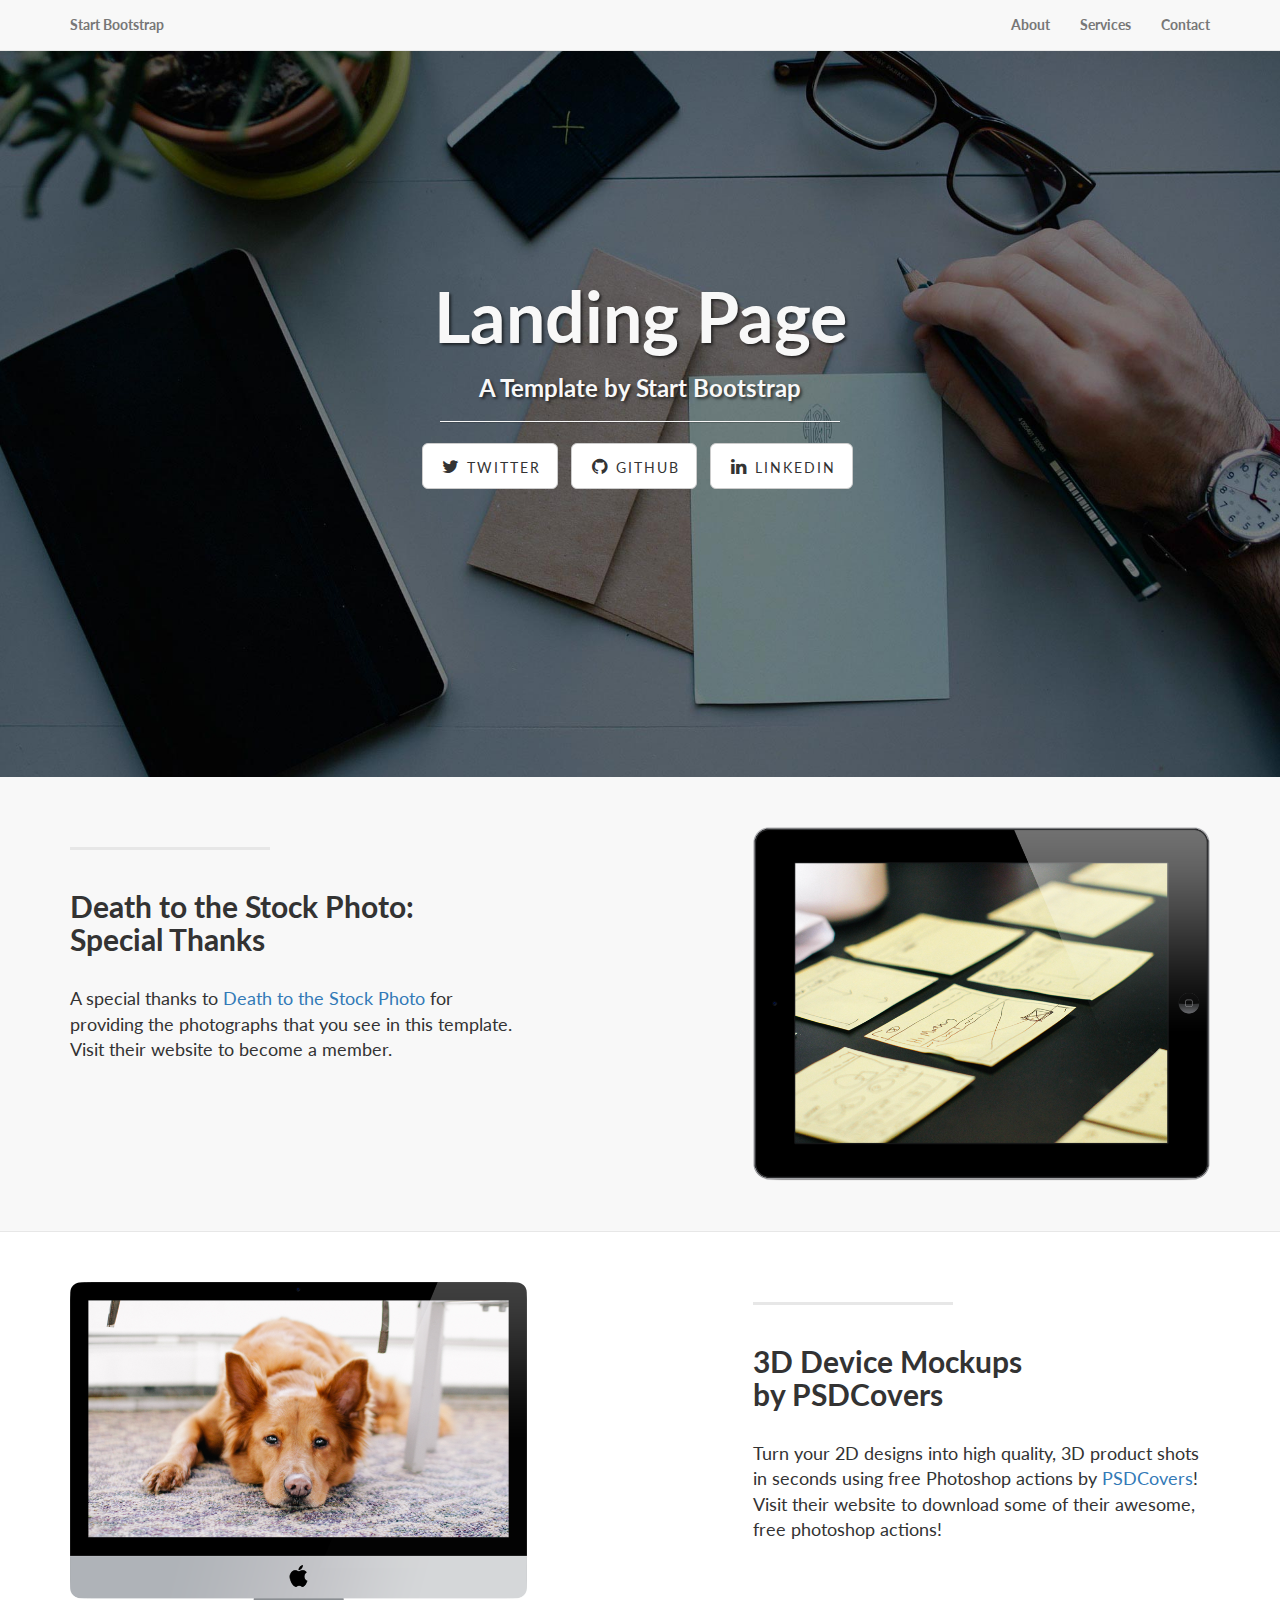
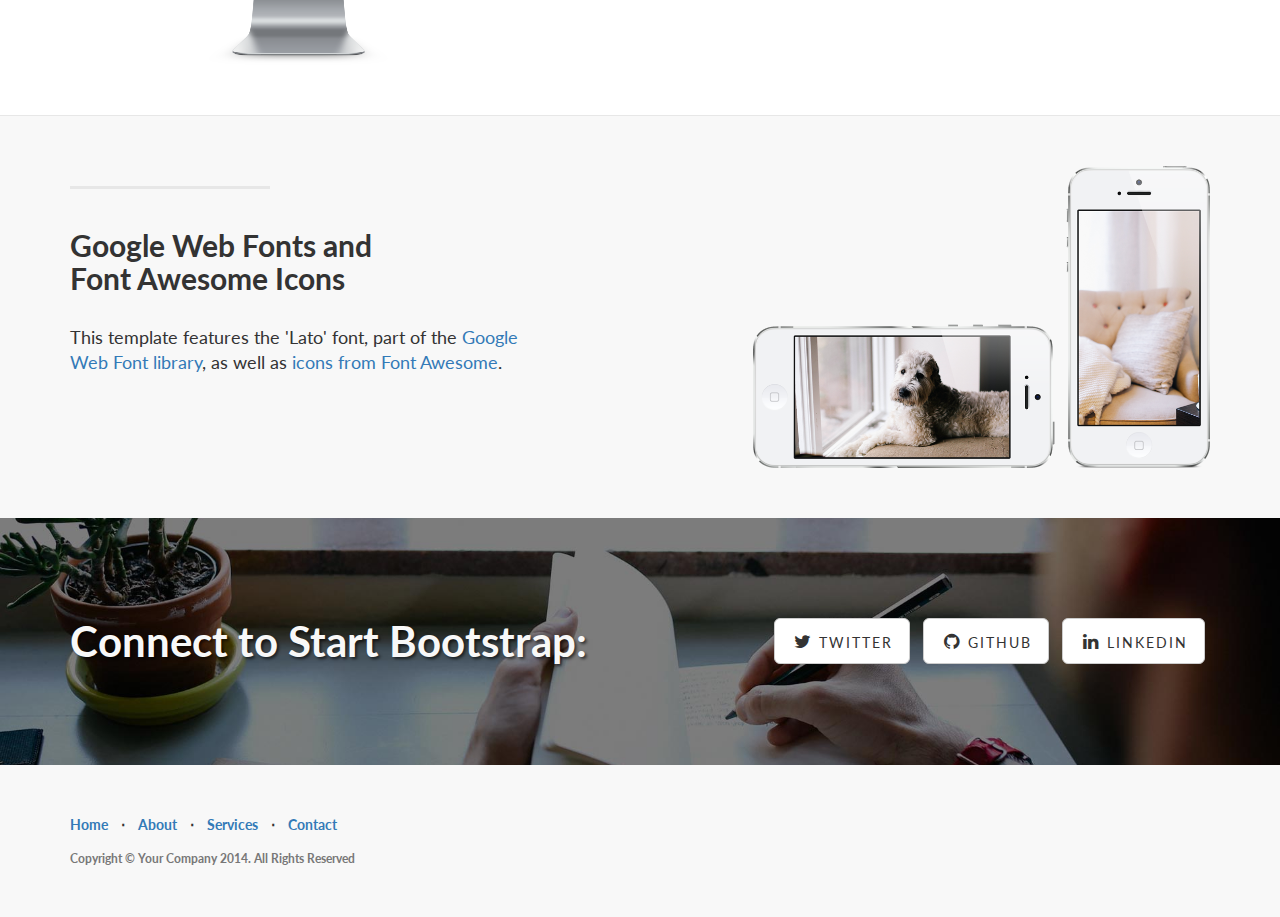
==== index.html @ 59097643 "first push" ====
<!DOCTYPE html>
<html lang="en">

<head>

    <meta charset="utf-8">
    <meta http-equiv="X-UA-Compatible" content="IE=edge">
    <meta name="viewport" content="width=device-width, initial-scale=1">
    <meta name="description" content="">
    <meta name="author" content="">

    <title>Landing Page - Start Bootstrap Theme</title>

    <!-- Bootstrap Core CSS -->
    <link href="css/bootstrap.min.css" rel="stylesheet">

    <!-- Custom CSS -->
    <link href="css/landing-page.css" rel="stylesheet">

    <!-- Custom Fonts -->
    <link href="font-awesome/css/font-awesome.min.css" rel="stylesheet" type="text/css">
    <link href="https://fonts.googleapis.com/css?family=Lato:300,400,700,300italic,400italic,700italic" rel="stylesheet" type="text/css">

    <!-- HTML5 Shim and Respond.js IE8 support of HTML5 elements and media queries -->
    <!-- WARNING: Respond.js doesn't work if you view the page via file:// -->
    <!--[if lt IE 9]>
        <script src="https://oss.maxcdn.com/libs/html5shiv/3.7.0/html5shiv.js"></script>
        <script src="https://oss.maxcdn.com/libs/respond.js/1.4.2/respond.min.js"></script>
    <![endif]-->

</head>

<body>

    <!-- Navigation -->
    <nav class="navbar navbar-default navbar-fixed-top topnav" role="navigation">
        <div class="container topnav">
            <!-- Brand and toggle get grouped for better mobile display -->
            <div class="navbar-header">
                <button type="button" class="navbar-toggle" data-toggle="collapse" data-target="#bs-example-navbar-collapse-1">
                    <span class="sr-only">Toggle navigation</span>
                    <span class="icon-bar"></span>
                    <span class="icon-bar"></span>
                    <span class="icon-bar"></span>
                </button>
                <a class="navbar-brand topnav" href="#">Start Bootstrap</a>
            </div>
            <!-- Collect the nav links, forms, and other content for toggling -->
            <div class="collapse navbar-collapse" id="bs-example-navbar-collapse-1">
                <ul class="nav navbar-nav navbar-right">
                    <li>
                        <a href="#about">About</a>
                    </li>
                    <li>
                        <a href="#services">Services</a>
                    </li>
                    <li>
                        <a href="#contact">Contact</a>
                    </li>
                </ul>
            </div>
            <!-- /.navbar-collapse -->
        </div>
        <!-- /.container -->
    </nav>


    <!-- Header -->
    <a name="about"></a>
    <div class="intro-header">
        <div class="container">

            <div class="row">
                <div class="col-lg-12">
                    <div class="intro-message">
                        <h1>Landing Page</h1>
                        <h3>A Template by Start Bootstrap</h3>
                        <hr class="intro-divider">
                        <ul class="list-inline intro-social-buttons">
                            <li>
                                <a href="https://twitter.com/SBootstrap" class="btn btn-default btn-lg"><i class="fa fa-twitter fa-fw"></i> <span class="network-name">Twitter</span></a>
                            </li>
                            <li>
                                <a href="https://github.com/IronSummitMedia/startbootstrap" class="btn btn-default btn-lg"><i class="fa fa-github fa-fw"></i> <span class="network-name">Github</span></a>
                            </li>
                            <li>
                                <a href="#" class="btn btn-default btn-lg"><i class="fa fa-linkedin fa-fw"></i> <span class="network-name">Linkedin</span></a>
                            </li>
                        </ul>
                    </div>
                </div>
            </div>

        </div>
        <!-- /.container -->

    </div>
    <!-- /.intro-header -->

    <!-- Page Content -->

	<a  name="services"></a>
    <div class="content-section-a">

        <div class="container">
            <div class="row">
                <div class="col-lg-5 col-sm-6">
                    <hr class="section-heading-spacer">
                    <div class="clearfix"></div>
                    <h2 class="section-heading">Death to the Stock Photo:<br>Special Thanks</h2>
                    <p class="lead">A special thanks to <a target="_blank" href="http://join.deathtothestockphoto.com/">Death to the Stock Photo</a> for providing the photographs that you see in this template. Visit their website to become a member.</p>
                </div>
                <div class="col-lg-5 col-lg-offset-2 col-sm-6">
                    <img class="img-responsive" src="img/ipad.png" alt="">
                </div>
            </div>

        </div>
        <!-- /.container -->

    </div>
    <!-- /.content-section-a -->

    <div class="content-section-b">

        <div class="container">

            <div class="row">
                <div class="col-lg-5 col-lg-offset-1 col-sm-push-6  col-sm-6">
                    <hr class="section-heading-spacer">
                    <div class="clearfix"></div>
                    <h2 class="section-heading">3D Device Mockups<br>by PSDCovers</h2>
                    <p class="lead">Turn your 2D designs into high quality, 3D product shots in seconds using free Photoshop actions by <a target="_blank" href="http://www.psdcovers.com/">PSDCovers</a>! Visit their website to download some of their awesome, free photoshop actions!</p>
                </div>
                <div class="col-lg-5 col-sm-pull-6  col-sm-6">
                    <img class="img-responsive" src="img/dog.png" alt="">
                </div>
            </div>

        </div>
        <!-- /.container -->

    </div>
    <!-- /.content-section-b -->

    <div class="content-section-a">

        <div class="container">

            <div class="row">
                <div class="col-lg-5 col-sm-6">
                    <hr class="section-heading-spacer">
                    <div class="clearfix"></div>
                    <h2 class="section-heading">Google Web Fonts and<br>Font Awesome Icons</h2>
                    <p class="lead">This template features the 'Lato' font, part of the <a target="_blank" href="http://www.google.com/fonts">Google Web Font library</a>, as well as <a target="_blank" href="http://fontawesome.io">icons from Font Awesome</a>.</p>
                </div>
                <div class="col-lg-5 col-lg-offset-2 col-sm-6">
                    <img class="img-responsive" src="img/phones.png" alt="">
                </div>
            </div>

        </div>
        <!-- /.container -->

    </div>
    <!-- /.content-section-a -->

	<a  name="contact"></a>
    <div class="banner">

        <div class="container">

            <div class="row">
                <div class="col-lg-6">
                    <h2>Connect to Start Bootstrap:</h2>
                </div>
                <div class="col-lg-6">
                    <ul class="list-inline banner-social-buttons">
                        <li>
                            <a href="https://twitter.com/SBootstrap" class="btn btn-default btn-lg"><i class="fa fa-twitter fa-fw"></i> <span class="network-name">Twitter</span></a>
                        </li>
                        <li>
                            <a href="https://github.com/IronSummitMedia/startbootstrap" class="btn btn-default btn-lg"><i class="fa fa-github fa-fw"></i> <span class="network-name">Github</span></a>
                        </li>
                        <li>
                            <a href="#" class="btn btn-default btn-lg"><i class="fa fa-linkedin fa-fw"></i> <span class="network-name">Linkedin</span></a>
                        </li>
                    </ul>
                </div>
            </div>

        </div>
        <!-- /.container -->

    </div>
    <!-- /.banner -->

    <!-- Footer -->
    <footer>
        <div class="container">
            <div class="row">
                <div class="col-lg-12">
                    <ul class="list-inline">
                        <li>
                            <a href="#">Home</a>
                        </li>
                        <li class="footer-menu-divider">&sdot;</li>
                        <li>
                            <a href="#about">About</a>
                        </li>
                        <li class="footer-menu-divider">&sdot;</li>
                        <li>
                            <a href="#services">Services</a>
                        </li>
                        <li class="footer-menu-divider">&sdot;</li>
                        <li>
                            <a href="#contact">Contact</a>
                        </li>
                    </ul>
                    <p class="copyright text-muted small">Copyright &copy; Your Company 2014. All Rights Reserved</p>
                </div>
            </div>
        </div>
    </footer>

    <!-- jQuery -->
    <script src="js/jquery.js"></script>

    <!-- Bootstrap Core JavaScript -->
    <script src="js/bootstrap.min.js"></script>

</body>

</html>
---- css/landing-page.css ----
/*
 * Start Bootstrap - Landing Page (http://startbootstrap.com/)
 * Copyright 2013-2016 Start Bootstrap
 * Licensed under MIT (https://github.com/BlackrockDigital/startbootstrap/blob/gh-pages/LICENSE)
 */

body,
html {
    width: 100%;
    height: 100%;
}

body,
h1,
h2,
h3,
h4,
h5,
h6 {
    font-family: "Lato","Helvetica Neue",Helvetica,Arial,sans-serif;
    font-weight: 700;
}

.topnav {
    font-size: 14px; 
}

.lead {
    font-size: 18px;
    font-weight: 400;
}

.intro-header {
    padding-top: 50px; /* If you're making other pages, make sure there is 50px of padding to make sure the navbar doesn't overlap content! */
    padding-bottom: 50px;
    text-align: center;
    color: #f8f8f8;
    background: url(../img/intro-bg.jpg) no-repeat center center;
    background-size: cover;
}

.intro-message {
    position: relative;
    padding-top: 20%;
    padding-bottom: 20%;
}

.intro-message > h1 {
    margin: 0;
    text-shadow: 2px 2px 3px rgba(0,0,0,0.6);
    font-size: 5em;
}

.intro-divider {
    width: 400px;
    border-top: 1px solid #f8f8f8;
    border-bottom: 1px solid rgba(0,0,0,0.2);
}

.intro-message > h3 {
    text-shadow: 2px 2px 3px rgba(0,0,0,0.6);
}

@media(max-width:767px) {
    .intro-message {
        padding-bottom: 15%;
    }

    .intro-message > h1 {
        font-size: 3em;
    }

    ul.intro-social-buttons > li {
        display: block;
        margin-bottom: 20px;
        padding: 0;
    }

    ul.intro-social-buttons > li:last-child {
        margin-bottom: 0;
    }

    .intro-divider {
        width: 100%;
    }
}

.network-name {
    text-transform: uppercase;
    font-size: 14px;
    font-weight: 400;
    letter-spacing: 2px;
}

.content-section-a {
    padding: 50px 0;
    background-color: #f8f8f8;
}

.content-section-b {
    padding: 50px 0;
    border-top: 1px solid #e7e7e7;
    border-bottom: 1px solid #e7e7e7;
}

.section-heading {
    margin-bottom: 30px;
}

.section-heading-spacer {
    float: left;
    width: 200px;
    border-top: 3px solid #e7e7e7;
}

.banner {
    padding: 100px 0;
    color: #f8f8f8;
    background: url(../img/banner-bg.jpg) no-repeat center center;
    background-size: cover;
}

.banner h2 {
    margin: 0;
    text-shadow: 2px 2px 3px rgba(0,0,0,0.6);
    font-size: 3em;
}

.banner ul {
    margin-bottom: 0;
}

.banner-social-buttons {
    float: right;
    margin-top: 0;
}

@media(max-width:1199px) {
    ul.banner-social-buttons {
        float: left;
        margin-top: 15px;
    }
}

@media(max-width:767px) {
    .banner h2 {
        margin: 0;
        text-shadow: 2px 2px 3px rgba(0,0,0,0.6);
        font-size: 3em;
    }

    ul.banner-social-buttons > li {
        display: block;
        margin-bottom: 20px;
        padding: 0;
    }

    ul.banner-social-buttons > li:last-child {
        margin-bottom: 0;
    }
}

footer {
    padding: 50px 0;
    background-color: #f8f8f8;
}

p.copyright {
    margin: 15px 0 0;
}
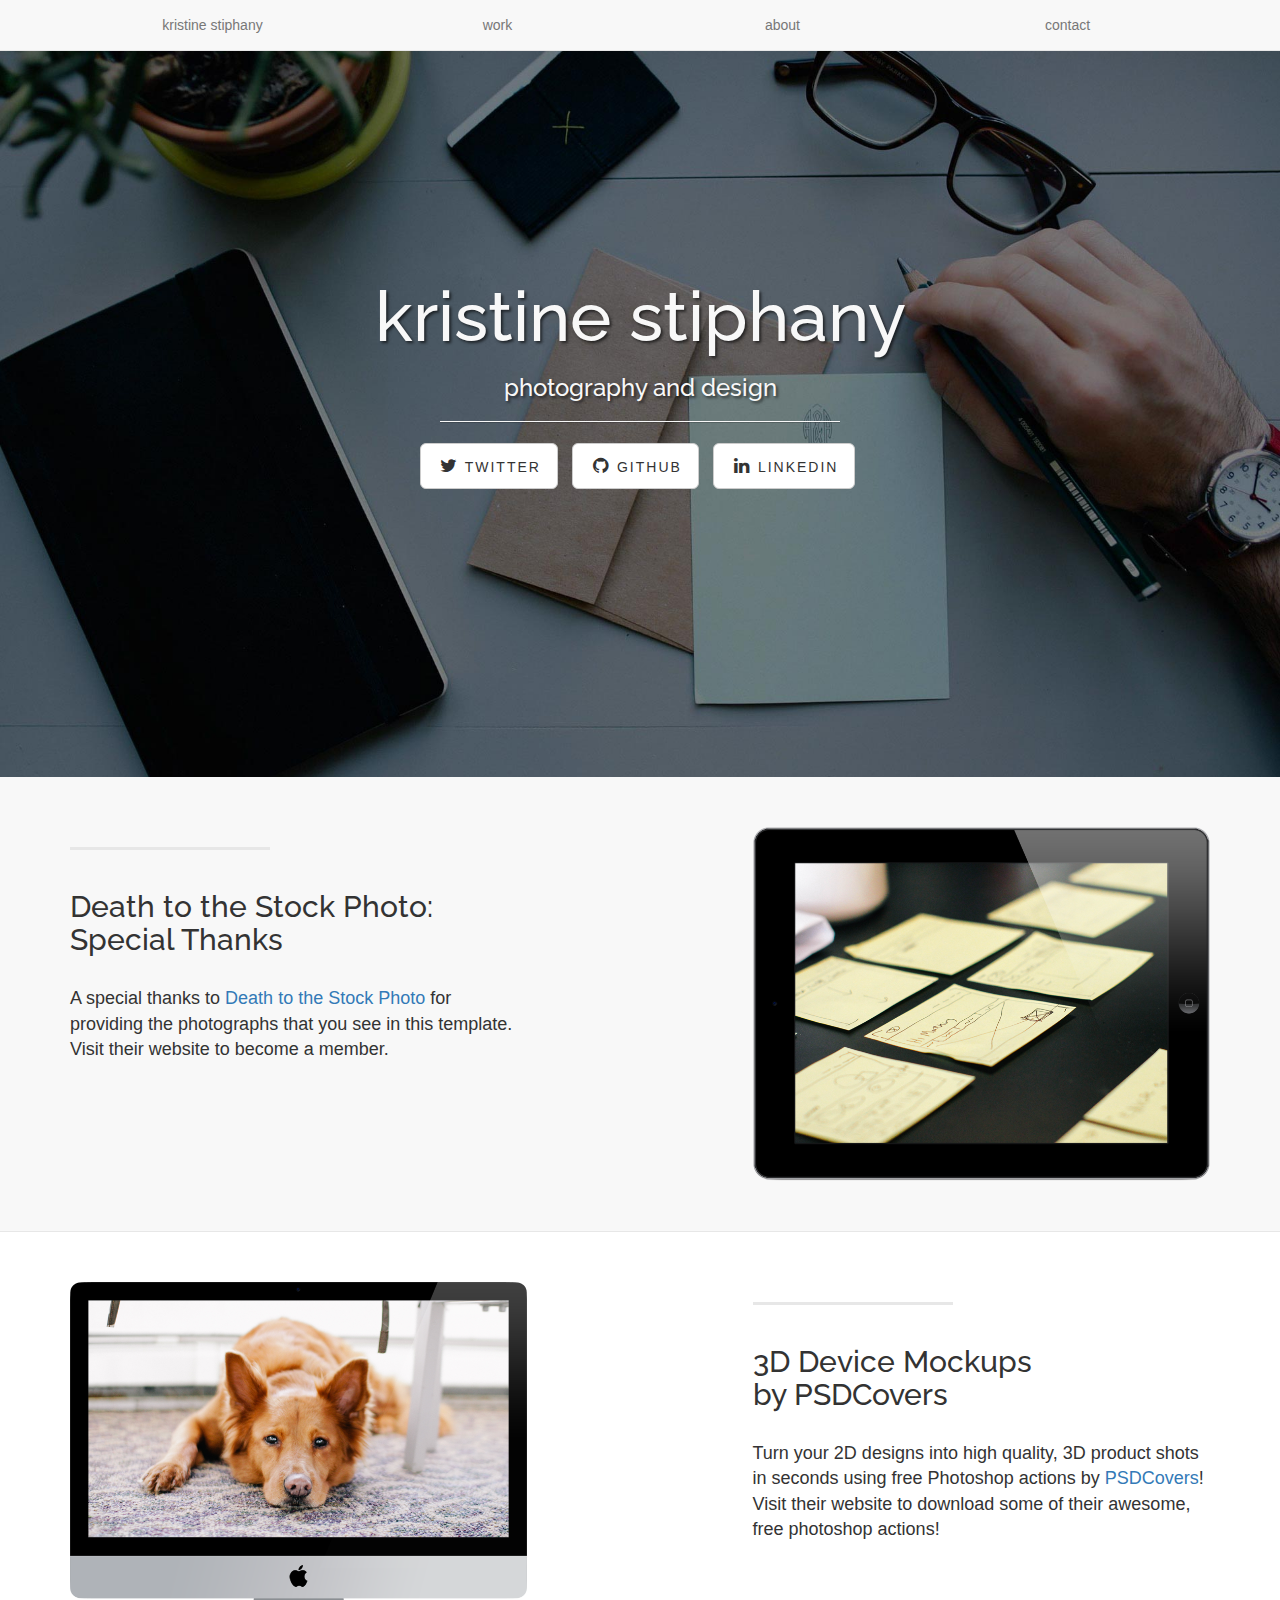
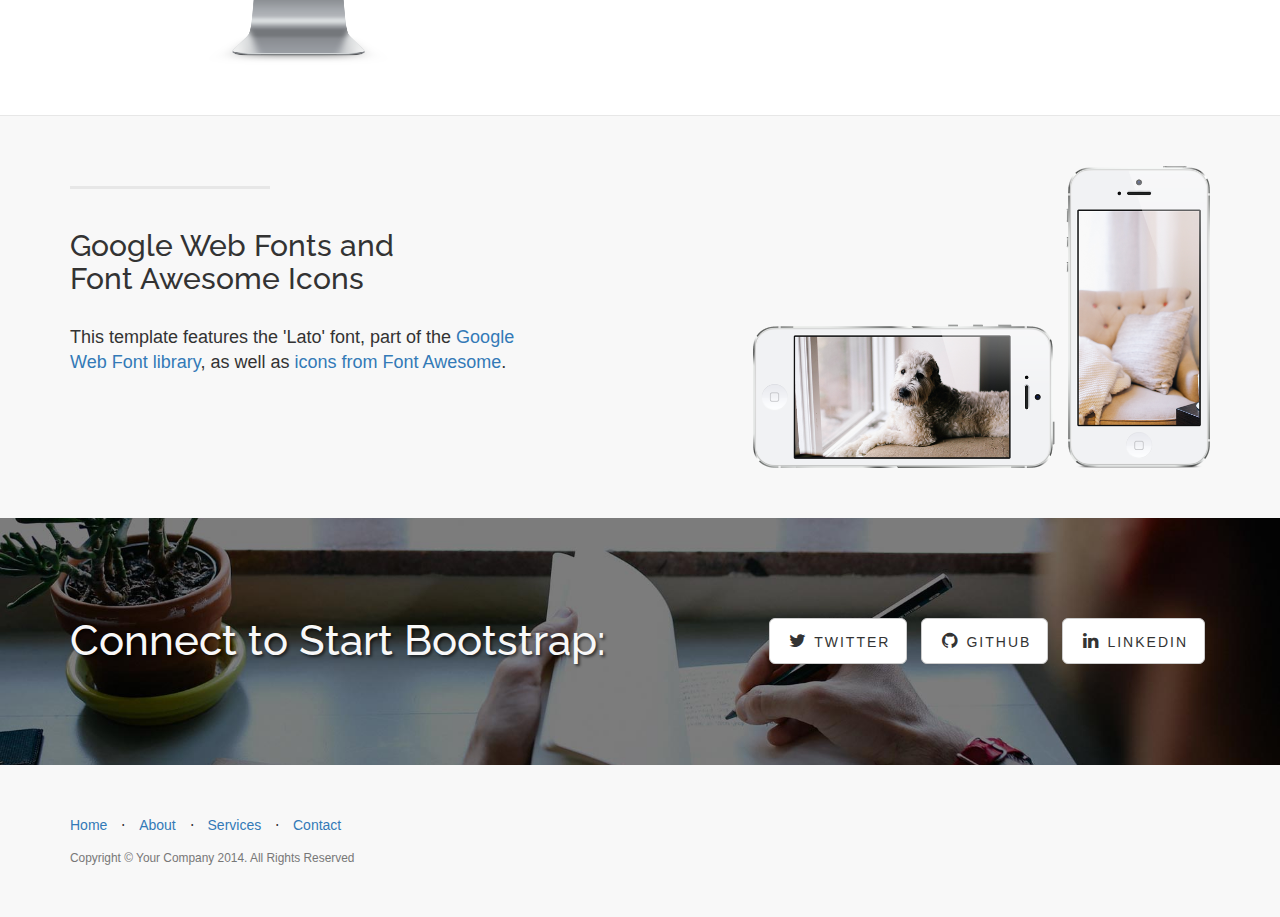
==== commit 0d556ceb: "update to css and html" ====
--- a/index.html
+++ b/index.html
@@ -14,12 +14,12 @@
     <!-- Bootstrap Core CSS -->
     <link href="css/bootstrap.min.css" rel="stylesheet">
 
+    <!-- Custom Fonts -->
+    <link href="font-awesome/css/font-awesome.min.css" rel="stylesheet" type="text/css">
+    <link href="https://fonts.googleapis.com/css?family=Raleway|Open+Sans" rel="stylesheet">
+
     <!-- Custom CSS -->
     <link href="css/landing-page.css" rel="stylesheet">
-
-    <!-- Custom Fonts -->
-    <link href="font-awesome/css/font-awesome.min.css" rel="stylesheet" type="text/css">
-    <link href="https://fonts.googleapis.com/css?family=Lato:300,400,700,300italic,400italic,700italic" rel="stylesheet" type="text/css">
 
     <!-- HTML5 Shim and Respond.js IE8 support of HTML5 elements and media queries -->
     <!-- WARNING: Respond.js doesn't work if you view the page via file:// -->
@@ -43,19 +43,21 @@
                     <span class="icon-bar"></span>
                     <span class="icon-bar"></span>
                 </button>
-                <a class="navbar-brand topnav" href="#">Start Bootstrap</a>
             </div>
             <!-- Collect the nav links, forms, and other content for toggling -->
             <div class="collapse navbar-collapse" id="bs-example-navbar-collapse-1">
                 <ul class="nav navbar-nav navbar-right">
                     <li>
-                        <a href="#about">About</a>
-                    </li>
-                    <li>
-                        <a href="#services">Services</a>
-                    </li>
-                    <li>
-                        <a href="#contact">Contact</a>
+                        <a href="index.html">kristine stiphany</a>
+                    </li>
+                    <li>
+                        <a href="work.html">work</a>
+                    </li>
+                    <li>
+                        <a href="#services">about</a>
+                    </li>
+                    <li>
+                        <a href="#contact">contact</a>
                     </li>
                 </ul>
             </div>
@@ -73,8 +75,8 @@
             <div class="row">
                 <div class="col-lg-12">
                     <div class="intro-message">
-                        <h1>Landing Page</h1>
-                        <h3>A Template by Start Bootstrap</h3>
+                        <h1>kristine stiphany</h1>
+                        <h3>photography and design</h3>
                         <hr class="intro-divider">
                         <ul class="list-inline intro-social-buttons">
                             <li>
--- a/css/landing-page.css
+++ b/css/landing-page.css
@@ -6,19 +6,18 @@
 
 body,
 html {
+    font-family: 'Open-Sans', sans-serif;
     width: 100%;
     height: 100%;
 }
 
-body,
 h1,
 h2,
 h3,
 h4,
 h5,
 h6 {
-    font-family: "Lato","Helvetica Neue",Helvetica,Arial,sans-serif;
-    font-weight: 700;
+    font-family: 'Raleway', sans-serif;
 }
 
 .topnav {
@@ -134,6 +133,37 @@
     float: right;
     margin-top: 0;
 }
+/* evenly distributed nav*/
+ul.nav {
+    width:100%;
+    margin:0 auto;
+    padding:0;
+    list-style:none;
+    text-align:center;
+}
+.nav li { 
+    display:inline-block;
+    width:25%;
+    margin:0;
+    padding:0;
+}
+.nav a {
+    text-align:center;
+    padding:12px 0 13px 0;
+    margin:0;    
+    display:block;
+}
+.nav a:hover { 
+    border:none;
+}
+
+ul.nav li:first-child a{
+    border:none;
+}
+ul.nav li:last-child a {
+    border:none;
+}​
+/* evenly distributed nav*/
 
 @media(max-width:1199px) {
     ul.banner-social-buttons {
@@ -143,6 +173,10 @@
 }
 
 @media(max-width:767px) {
+    .nav li { 
+        width: 100%;
+        display:block;
+    }
     .banner h2 {
         margin: 0;
         text-shadow: 2px 2px 3px rgba(0,0,0,0.6);
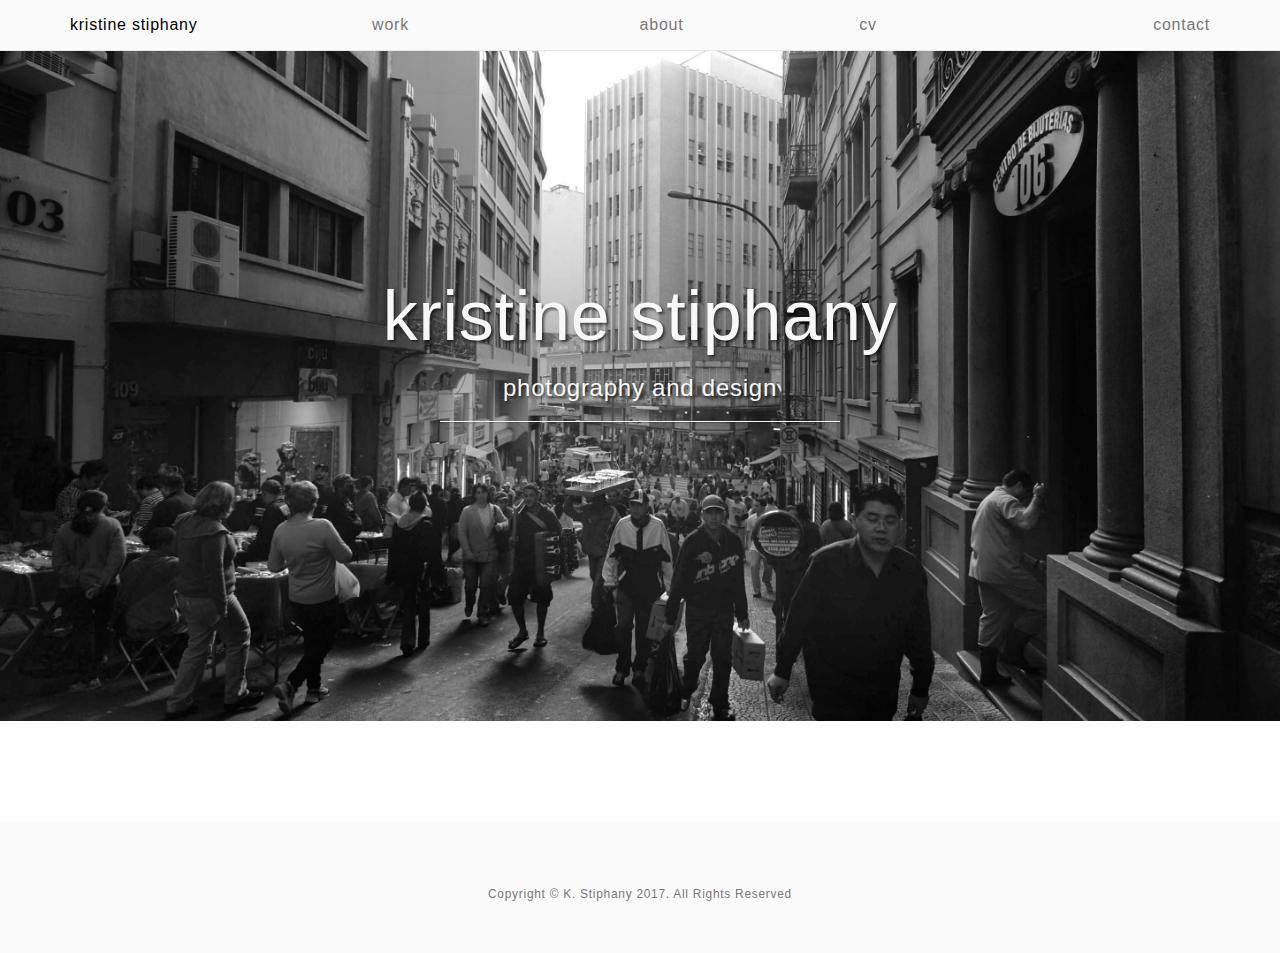
==== commit 24602cd7: "lots of img and new design updates" ====
--- a/index.html
+++ b/index.html
@@ -6,20 +6,21 @@
     <meta charset="utf-8">
     <meta http-equiv="X-UA-Compatible" content="IE=edge">
     <meta name="viewport" content="width=device-width, initial-scale=1">
-    <meta name="description" content="">
-    <meta name="author" content="">
-
-    <title>Landing Page - Start Bootstrap Theme</title>
+    <meta name="description" content="a site for kristine stiphany and all her wonderful photos and art">
+    <meta name="author" content="kristine stiphany portfolio">
+
+    <title>Kristine Stiphany</title>
 
     <!-- Bootstrap Core CSS -->
-    <link href="css/bootstrap.min.css" rel="stylesheet">
+    <link href="./css/bootstrap.min.css" rel="stylesheet">
 
     <!-- Custom Fonts -->
-    <link href="font-awesome/css/font-awesome.min.css" rel="stylesheet" type="text/css">
+    <link href="./font-awesome/css/font-awesome.min.css" rel="stylesheet" type="text/css">
     <link href="https://fonts.googleapis.com/css?family=Raleway|Open+Sans" rel="stylesheet">
 
     <!-- Custom CSS -->
-    <link href="css/landing-page.css" rel="stylesheet">
+    <link href="./css/landing-page.css" rel="stylesheet">
+    <link href="./css/shared-styles.css" rel="stylesheet">
 
     <!-- HTML5 Shim and Respond.js IE8 support of HTML5 elements and media queries -->
     <!-- WARNING: Respond.js doesn't work if you view the page via file:// -->
@@ -37,6 +38,7 @@
         <div class="container topnav">
             <!-- Brand and toggle get grouped for better mobile display -->
             <div class="navbar-header">
+                <div class="mobile-only-nav-title">hello</div> 
                 <button type="button" class="navbar-toggle" data-toggle="collapse" data-target="#bs-example-navbar-collapse-1">
                     <span class="sr-only">Toggle navigation</span>
                     <span class="icon-bar"></span>
@@ -45,19 +47,23 @@
                 </button>
             </div>
             <!-- Collect the nav links, forms, and other content for toggling -->
+ 
             <div class="collapse navbar-collapse" id="bs-example-navbar-collapse-1">
                 <ul class="nav navbar-nav navbar-right">
                     <li>
-                        <a href="index.html">kristine stiphany</a>
+                        <a class="active" href="index.html">kristine stiphany</a>
                     </li>
                     <li>
                         <a href="work.html">work</a>
                     </li>
                     <li>
-                        <a href="#services">about</a>
-                    </li>
-                    <li>
-                        <a href="#contact">contact</a>
+                        <a href="about.html">about</a>
+                    </li>
+                    <li>
+                        <a href="cv.html">cv</a>
+                    </li>
+                    <li>
+                        <a href="contact.html">contact</a>
                     </li>
                 </ul>
             </div>
@@ -68,7 +74,6 @@
 
 
     <!-- Header -->
-    <a name="about"></a>
     <div class="intro-header">
         <div class="container">
 
@@ -78,7 +83,7 @@
                         <h1>kristine stiphany</h1>
                         <h3>photography and design</h3>
                         <hr class="intro-divider">
-                        <ul class="list-inline intro-social-buttons">
+                        <!-- <ul class="list-inline intro-social-buttons">
                             <li>
                                 <a href="https://twitter.com/SBootstrap" class="btn btn-default btn-lg"><i class="fa fa-twitter fa-fw"></i> <span class="network-name">Twitter</span></a>
                             </li>
@@ -88,7 +93,7 @@
                             <li>
                                 <a href="#" class="btn btn-default btn-lg"><i class="fa fa-linkedin fa-fw"></i> <span class="network-name">Linkedin</span></a>
                             </li>
-                        </ul>
+                        </ul> -->
                     </div>
                 </div>
             </div>
@@ -101,7 +106,7 @@
 
     <!-- Page Content -->
 
-	<a  name="services"></a>
+	<!-- <a  name="services"></a>
     <div class="content-section-a">
 
         <div class="container">
@@ -118,12 +123,12 @@
             </div>
 
         </div>
-        <!-- /.container -->
-
-    </div>
-    <!-- /.content-section-a -->
-
-    <div class="content-section-b">
+
+    </div>
+
+    /.content-section-a -->
+
+    <!-- <div class="content-section-b">
 
         <div class="container">
 
@@ -140,12 +145,11 @@
             </div>
 
         </div>
-        <!-- /.container -->
-
-    </div>
-    <!-- /.content-section-b -->
-
-    <div class="content-section-a">
+
+    </div>
+     /.content-section-b -->
+
+    <!-- <div class="content-section-a">
 
         <div class="container">
 
@@ -162,12 +166,11 @@
             </div>
 
         </div>
-        <!-- /.container -->
-
-    </div>
-    <!-- /.content-section-a -->
-
-	<a  name="contact"></a>
+
+    </div>
+     /.content-section-a -->
+
+	<!-- <a  name="contact"></a>
     <div class="banner">
 
         <div class="container">
@@ -192,44 +195,24 @@
             </div>
 
         </div>
-        <!-- /.container -->
-
-    </div>
-    <!-- /.banner -->
+        
+
+    </div>
+     /.banner -->
+
+
 
     <!-- Footer -->
-    <footer>
-        <div class="container">
-            <div class="row">
-                <div class="col-lg-12">
-                    <ul class="list-inline">
-                        <li>
-                            <a href="#">Home</a>
-                        </li>
-                        <li class="footer-menu-divider">&sdot;</li>
-                        <li>
-                            <a href="#about">About</a>
-                        </li>
-                        <li class="footer-menu-divider">&sdot;</li>
-                        <li>
-                            <a href="#services">Services</a>
-                        </li>
-                        <li class="footer-menu-divider">&sdot;</li>
-                        <li>
-                            <a href="#contact">Contact</a>
-                        </li>
-                    </ul>
-                    <p class="copyright text-muted small">Copyright &copy; Your Company 2014. All Rights Reserved</p>
-                </div>
-            </div>
-        </div>
-    </footer>
+    <footer id="footer"></footer>
 
     <!-- jQuery -->
     <script src="js/jquery.js"></script>
 
     <!-- Bootstrap Core JavaScript -->
     <script src="js/bootstrap.min.js"></script>
+    
+    <!-- custom js -->
+    <script src="js/custom.js"></script>
 
 </body>
 
--- a/css/landing-page.css
+++ b/css/landing-page.css
@@ -6,7 +6,7 @@
 
 body,
 html {
-    font-family: 'Open-Sans', sans-serif;
+    font-family: "Helvetica Neue", Helvetica, Arial, sans-serif;
     width: 100%;
     height: 100%;
 }
@@ -17,7 +17,7 @@
 h4,
 h5,
 h6 {
-    font-family: 'Raleway', sans-serif;
+    font-family: "Helvetica Neue", Helvetica, Arial, sans-serif;
 }
 
 .topnav {
@@ -34,7 +34,7 @@
     padding-bottom: 50px;
     text-align: center;
     color: #f8f8f8;
-    background: url(../img/intro-bg.jpg) no-repeat center center;
+    background: url(../img/Photography/17_cities/08_C_01.JPG) no-repeat center center;
     background-size: cover;
 }
 
@@ -133,37 +133,6 @@
     float: right;
     margin-top: 0;
 }
-/* evenly distributed nav*/
-ul.nav {
-    width:100%;
-    margin:0 auto;
-    padding:0;
-    list-style:none;
-    text-align:center;
-}
-.nav li { 
-    display:inline-block;
-    width:25%;
-    margin:0;
-    padding:0;
-}
-.nav a {
-    text-align:center;
-    padding:12px 0 13px 0;
-    margin:0;    
-    display:block;
-}
-.nav a:hover { 
-    border:none;
-}
-
-ul.nav li:first-child a{
-    border:none;
-}
-ul.nav li:last-child a {
-    border:none;
-}​
-/* evenly distributed nav*/
 
 @media(max-width:1199px) {
     ul.banner-social-buttons {
@@ -173,10 +142,6 @@
 }
 
 @media(max-width:767px) {
-    .nav li { 
-        width: 100%;
-        display:block;
-    }
     .banner h2 {
         margin: 0;
         text-shadow: 2px 2px 3px rgba(0,0,0,0.6);
--- a/css/shared-styles.css
+++ b/css/shared-styles.css
@@ -0,0 +1,125 @@
+
+body{
+    font-weight: 400;
+    letter-spacing: .75px;
+}
+
+.entry-buffer{
+    margin: 100px 0px 0px 0px;
+}
+#footer{
+    background: #fbfbfb;
+    background-color: #fbfbfb;
+    margin-top: 100px;
+    text-align: center;
+    // bottom: 0;
+    // position: absolute;
+    // width: 100%;
+}
+/* evenly distributed nav*/
+.navbar-default{
+    background: #fbfbfb;
+    background-color: #fbfbfb;
+}
+ul.nav {
+    width:100%;
+    margin:0 auto;
+    padding:0;
+    list-style:none;
+    text-align:center;
+}
+.nav li { 
+    display:inline-block;
+    width:20%;
+    margin:0;
+    padding:0;
+    font-size: 16px;
+}
+.nav a {
+    text-align:center;
+    padding:12px 0 13px 0;
+    margin:0;    
+    display:block;
+}
+.nav a:hover { 
+    border: none;
+}
+
+ul.nav li a.active {
+    color: black;
+}
+/* evenly distributed nav*/
+ul.nav li:first-child a {
+    border:none;
+    text-align: left;
+    padding: 15px 0px;
+}
+
+ul.nav li:nth-child(2) a {
+    padding-right: 58px;
+}
+
+ul.nav li:nth-child(3) a {
+    padding-left: 58px;
+}
+
+ul.nav li:last-child a {
+    border:none;
+    text-align: right;
+    padding: 15px 0px;
+}
+
+.mobile-only-nav-title{
+	display: none;
+}
+
+@media(max-width:1199px) {
+
+	ul.nav li:nth-child(2) a {
+	    padding-right: 39px;
+	}
+
+	ul.nav li:nth-child(3) a {
+	    padding-left: 39px;
+	}
+}
+@media(max-width:991px) {
+
+	ul.nav li:nth-child(2) a {
+	    padding-right: 22px;
+	}
+
+	ul.nav li:nth-child(3) a {
+	    padding-left: 22px;
+	}
+}
+
+@media(max-width:767px) {
+    .nav li { 
+        width: 100%;
+        display:block;
+    }
+	.mobile-only-nav-title{
+		display: block;
+	    position: relative;
+	    float: left;
+	    padding: 9px 10px;
+	    margin-top: 8px;
+	    margin-right: 15px;
+	    margin-bottom: 0px;
+	}
+    ul.nav li:first-child a {
+	    text-align: center;
+    	padding: 10px 15px;
+	}
+	ul.nav li:nth-child(2) a {
+    	padding: 10px 15px;
+	}
+	ul.nav li:nth-child(3) a {
+    	padding: 10px 15px;
+	}
+	ul.nav li:last-child a {
+	    text-align: center;
+    	padding: 10px 15px;
+	}
+ }
